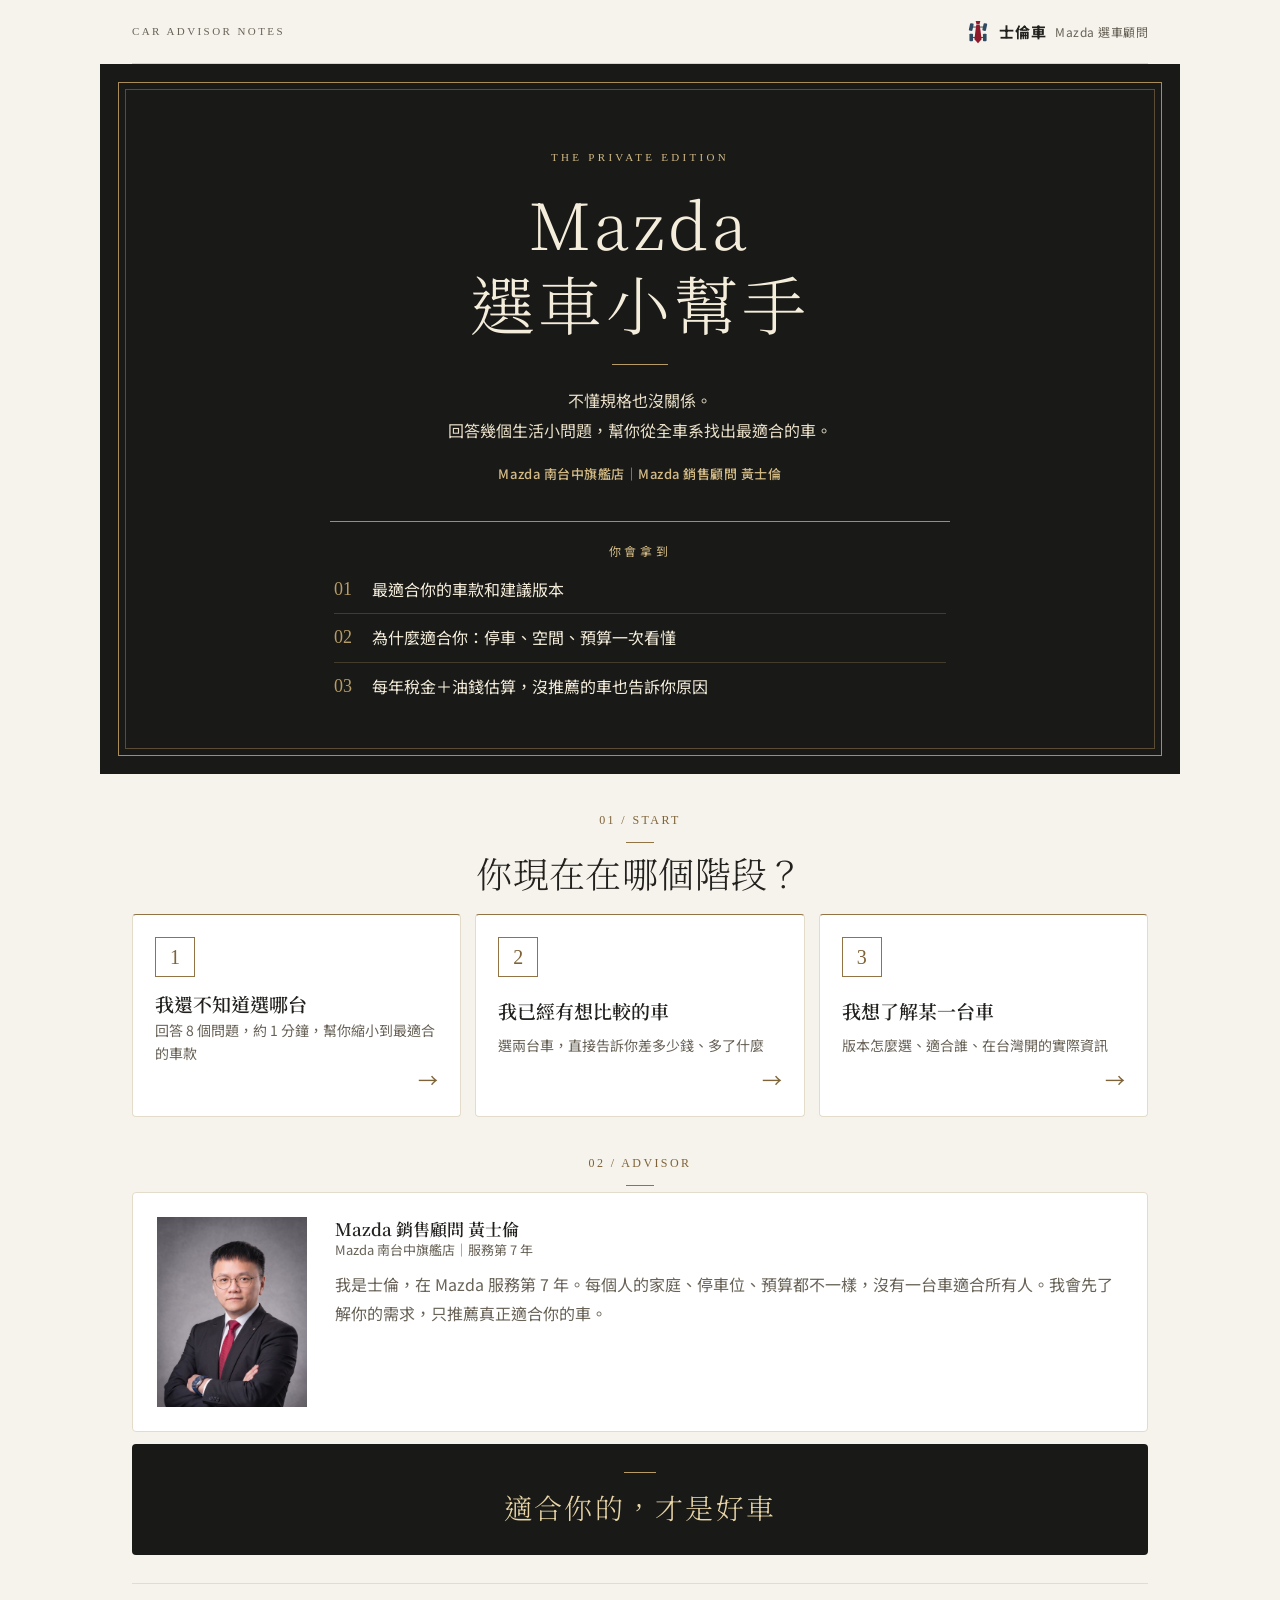
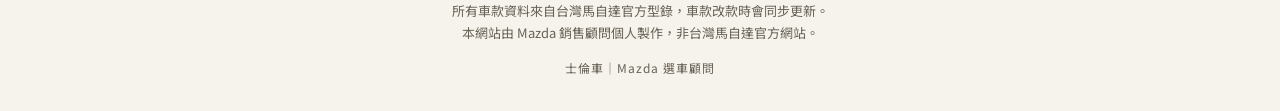
==== preview/black-gold/index.html @ 2b0e86bc "新增美編預覽：黑金典藏、精品編輯（正式網站不變） Co-Authored-By: Claude Opus 5.5 <noreply@anthropic.com>" ====
<!doctype html>
<html lang="zh-Hant-TW">
<head>
  <base href="../../">
  <meta name="robots" content="noindex">
  <meta charset="utf-8">
  <meta name="viewport" content="width=device-width, initial-scale=1, viewport-fit=cover">
  <title>Mazda 選車小幫手｜1 分鐘找到適合你的車</title>
  <meta name="description" content="回答幾個生活小問題，幫你從 Mazda 全車系中找出最適合的車款和版本。">
  <meta property="og:title" content="Mazda 選車小幫手｜1 分鐘找到適合你的車">
  <meta property="og:description" content="不懂規格也沒關係。回答幾個生活小問題，幫你從 Mazda 全車系找出最適合的車款和版本。">
  <meta property="og:type" content="website">
  <meta name="theme-color" content="#191A17">
  <link rel="icon" type="image/svg+xml" href="img/brand/logo.svg">
  <link rel="icon" type="image/png" sizes="32x32" href="img/brand/favicon-32.png">
  <link rel="apple-touch-icon" href="img/brand/apple-touch-icon.png">
  <link rel="preconnect" href="https://fonts.googleapis.com">
  <link rel="preconnect" href="https://fonts.gstatic.com" crossorigin>
  <link rel="stylesheet" href="https://fonts.googleapis.com/css2?family=Noto+Sans+TC:wght@400;500;700;900&family=Noto+Serif+TC:wght@200;300;600&display=swap">
  <link rel="stylesheet" href="preview/black-gold/style.css?v=b3e0a36f">
</head>
<body>
  <div class="app" id="app">
    <!-- 首頁 -->
    <section class="screen" id="home">
      <div class="masthead">
        <span class="mh-en">CAR ADVISOR NOTES</span>
        <span class="mh-zh"><img src="img/brand/logo.svg" alt="" width="26" height="26">士倫車<small>Mazda 選車顧問</small></span>
      </div>
      <header class="hero">
        <div class="hero-text">
          <p class="hero-en">THE PRIVATE EDITION</p>
          <h1>Mazda<br>選車小幫手</h1>
          <span class="hero-rule" aria-hidden="true"></span>
          <p class="lead">不懂規格也沒關係。<br>回答幾個生活小問題，幫你從全車系找出最適合的車。</p>
          <p class="eyebrow" id="advisor-line"></p>
        </div>
        <div class="hero-panel">
          <p class="panel-label">你會拿到</p>
          <ol class="gets">
            <li><span class="num">01</span>最適合你的車款和建議版本</li>
            <li><span class="num">02</span>為什麼適合你：停車、空間、預算一次看懂</li>
            <li><span class="num">03</span>每年稅金＋油錢估算，沒推薦的車也告訴你原因</li>
          </ol>
        </div>
      </header>
      <p class="sec-label">01 / START</p>
      <h2 class="question-label">你現在在哪個階段？</h2>
      <div class="routes">
        <button class="route" id="go-quiz">
          <span class="route-num" aria-hidden="true">1</span>
          <span class="route-title">我還不知道選哪台</span>
          <span class="route-desc" id="quiz-desc">回答幾個問題，約 1 分鐘，幫你縮小到最適合的車款</span>
          <span class="route-arrow" aria-hidden="true">→</span>
        </button>
        <button class="route" id="go-compare" disabled>
          <span class="route-num" aria-hidden="true">2</span>
          <span class="route-title">我已經有想比較的車</span>
          <span class="route-desc">選兩台車，直接告訴你差多少錢、多了什麼</span>
          <span class="route-arrow" aria-hidden="true">→</span>
        </button>
        <button class="route" id="go-models" disabled>
          <span class="route-num" aria-hidden="true">3</span>
          <span class="route-title">我想了解某一台車</span>
          <span class="route-desc">版本怎麼選、適合誰、在台灣開的實際資訊</span>
          <span class="route-arrow" aria-hidden="true">→</span>
        </button>
      </div>
      <p class="sec-label">02 / ADVISOR</p>
      <section class="about" aria-labelledby="about-title">
        <img class="about-photo" src="img/brand/portrait.jpg" alt="Mazda 銷售顧問 黃士倫">
        <div class="about-body">
          <div class="about-head">
            <div class="avatar" id="about-avatar" aria-hidden="true"></div>
            <div><p class="about-name" id="about-name"></p><p class="about-role" id="about-role"></p></div>
          </div>
          <p class="about-text" id="about-text"></p>
        </div>
      </section>
      <div class="band"><h2 class="about-title" id="about-title"></h2></div>
      <footer class="foot">
        <p class="fineprint">所有車款資料來自台灣馬自達官方型錄，車款改款時會同步更新。<br>本網站由 Mazda 銷售顧問個人製作，非台灣馬自達官方網站。</p>
        <p class="foot-mark">士倫車｜Mazda 選車顧問</p>
      </footer>
    </section>

    <!-- 問答 -->
    <section class="screen" id="quiz" hidden>
      <div class="topbar">
        <button class="back" id="back" aria-label="上一題">←</button>
        <div class="progress" aria-hidden="true"><div class="progress-bar" id="progress-bar"></div></div>
        <span class="step" id="step"></span>
      </div>
      <h2 class="q-title" id="q-title"></h2>
      <p class="q-sub" id="q-sub"></p>
      <div class="options" id="options"></div>
      <div class="bottom">
        <button class="primary" id="next" disabled>下一題</button>
      </div>
    </section>

    <!-- 結果 -->
    <section class="screen" id="result" hidden>
      <header class="result-head">
        <p class="eyebrow">你的選車結果</p>
        <h2 id="result-title"></h2>
      </header>
      <div id="result-notes"></div>
      <div class="cards" id="cards"></div>
      <details class="excluded" id="excluded" hidden>
        <summary>其他車款為什麼沒有推薦？</summary>
        <ul id="excluded-list"></ul>
      </details>
      <button class="ghost strong" id="compare-these" hidden>把這兩台放在一起詳細比較 →</button>
      <div class="cta">
        <p class="cta-lead" id="cta-lead"></p>
        <p class="cta-text">把結果傳給我，幫你確認版本、配備，並安排到展間賞車試乘。</p>
        <button class="primary line" id="send-line">把結果傳到 LINE</button>
        <p class="cta-store" id="cta-store"></p>
      </div>
      <button class="ghost" id="restart">重新選一次</button>
      <p class="fineprint" id="disclaimer"></p>
    </section>

    <!-- 我要比較：選車 -->
    <section class="screen" id="compare-pick" hidden>
      <div class="topbar">
        <button class="back" id="pick-back" aria-label="回首頁">←</button>
        <span class="topbar-title">我要比較</span>
      </div>
      <h2 class="q-title">選擇要比較的車</h2>
      <p class="q-sub">可以比較不同車款，也可以比較同一款車的不同版本</p>
      <div id="slots" class="slots"></div>
      <div class="bottom">
        <button class="primary" id="do-compare" disabled>再選 2 台就可以比較</button>
      </div>
    </section>

    <!-- 我要比較：結果 -->
    <section class="screen" id="compare-view" hidden>
      <div class="topbar">
        <button class="back" id="view-back" aria-label="換車比較">←</button>
        <span class="topbar-title">比較結果</span>
      </div>
      <div class="cmp-head" id="cmp-head"></div>
      <div class="cmp-summary" id="cmp-summary"></div>
      <label class="switch"><input type="checkbox" id="only-diff" checked><span>只顯示不一樣的地方</span></label>
      <nav class="cmp-nav" id="cmp-nav" aria-label="跳到分類"></nav>
      <div id="cmp-table"></div>
      <div class="cta">
        <p class="cta-lead" id="cmp-cta-lead">兩台都想試試看？</p>
        <p class="cta-text">把比較結果傳給我，幫你安排同一天試乘，開過一次就知道哪台適合你。</p>
        <button class="primary line" id="cmp-line">把比較結果傳到 LINE，預約試乘</button>
      </div>
      <button class="ghost" id="cmp-home">回首頁</button>
      <p class="fineprint" id="cmp-foot"></p>
    </section>

    <!-- 車款列表 -->
    <section class="screen" id="models" hidden>
      <div class="topbar">
        <button class="back" id="models-back" aria-label="回首頁">←</button>
        <span class="topbar-title">車款介紹</span>
      </div>
      <h2 class="q-title">你想了解哪一台車？</h2>
      <div class="model-grid" id="model-list"></div>
    </section>

    <!-- 單一車款介紹 -->
    <section class="screen" id="model" hidden>
      <div class="topbar">
        <button class="back" id="model-back" aria-label="回車款列表">←</button>
        <span class="topbar-title">車款介紹</span>
      </div>
      <div id="model-body"></div>
      <div class="cta">
        <p class="cta-lead" id="model-cta-lead">想親自坐坐看？</p>
        <p class="cta-text">傳 LINE 給我，幫你安排賞車、試乘，也可以問我任何關於這台車的問題。</p>
        <button class="primary line" id="model-line">傳 LINE 預約試乘</button>
      </div>
      <button class="ghost" id="model-quiz">不確定適不適合？用 8 個問題確認 →</button>
      <p class="fineprint" id="model-foot"></p>
    </section>
  </div>

  <div class="modal" id="qr-modal" hidden role="dialog" aria-modal="true" aria-labelledby="qr-title">
    <div class="modal-box">
      <button class="modal-close" id="qr-close" aria-label="關閉">×</button>
      <h3 id="qr-title">用手機掃描，把結果傳給我</h3>
      <p class="modal-text">打開手機相機或 LINE 掃描下方 QR Code，會自動開啟 LINE 並帶入你的選車結果，按「傳送」就完成了。</p>
      <div class="qr" id="qr"></div>
      <p class="modal-text small" id="qr-copied"></p>
      <a class="primary line direct" id="qr-direct" href="#">我正在用手機，直接開啟 LINE</a>
    </div>
  </div>

  <div class="toast" id="toast" hidden></div>

  <script src="vendor/qrcode.js?v=6e6189e2"></script>
  <script src="config.js?v=84fa1614"></script>
  <script src="engine.js?v=e7769583"></script>
  <script src="app.js?v=f757129f"></script>
  <script src="compare.js?v=eec33090"></script>
  <script src="model.js?v=c4c9a8ce"></script>
</body>
</html>
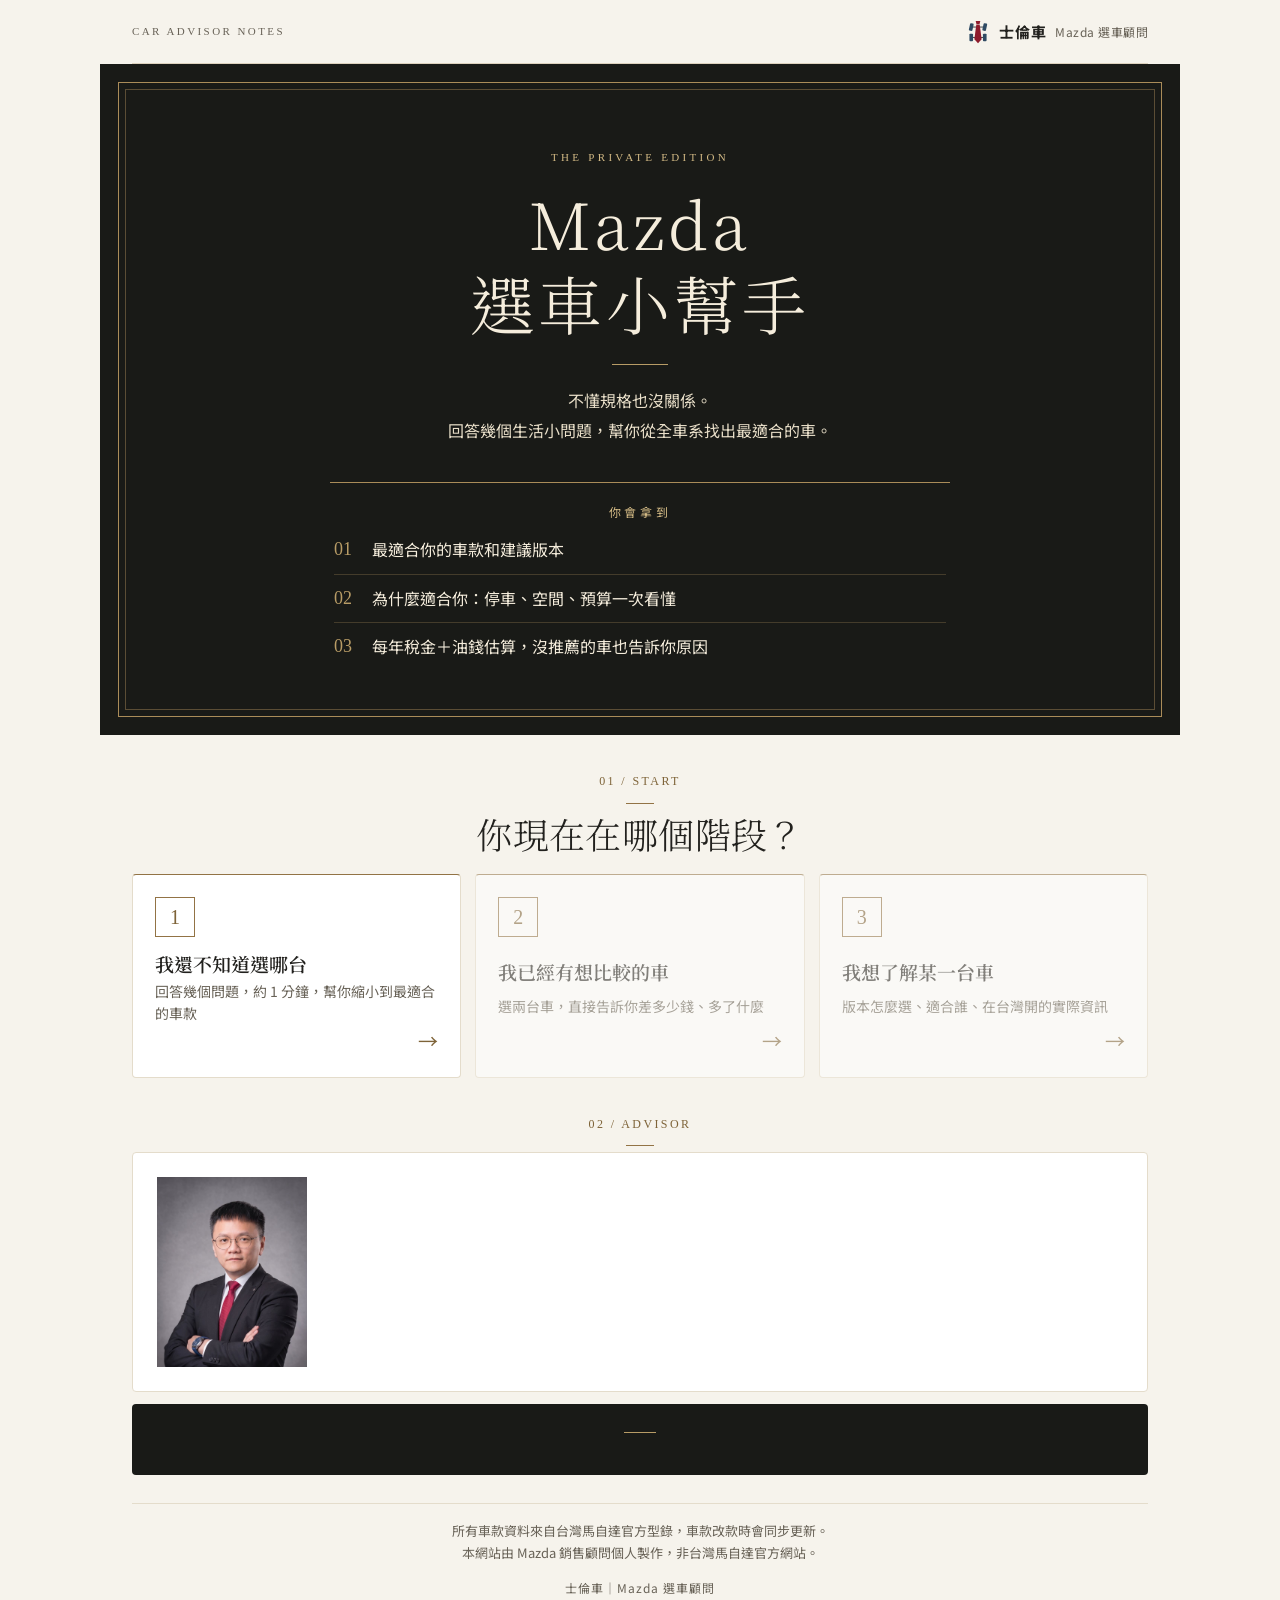
==== commit 6b3df1bc: "網站主色改深藍、酒紅只當點睛；新增 ?list=eq（愛車功能介紹：選車後直接看完整配備） Co-Authored-By: Claude Opus 5.5 <noreply@anthropic.com" ====
--- a/preview/black-gold/index.html
+++ b/preview/black-gold/index.html
@@ -197,10 +197,10 @@
   <div class="toast" id="toast" hidden></div>
 
   <script src="vendor/qrcode.js?v=6e6189e2"></script>
-  <script src="config.js?v=84fa1614"></script>
+  <script src="config.js?v=2fe6b38d"></script>
   <script src="engine.js?v=e7769583"></script>
-  <script src="app.js?v=f757129f"></script>
-  <script src="compare.js?v=eec33090"></script>
-  <script src="model.js?v=c4c9a8ce"></script>
+  <script src="app.js?v=66ecbae4"></script>
+  <script src="compare.js?v=485b716d"></script>
+  <script src="model.js?v=0b643be5"></script>
 </body>
 </html>
